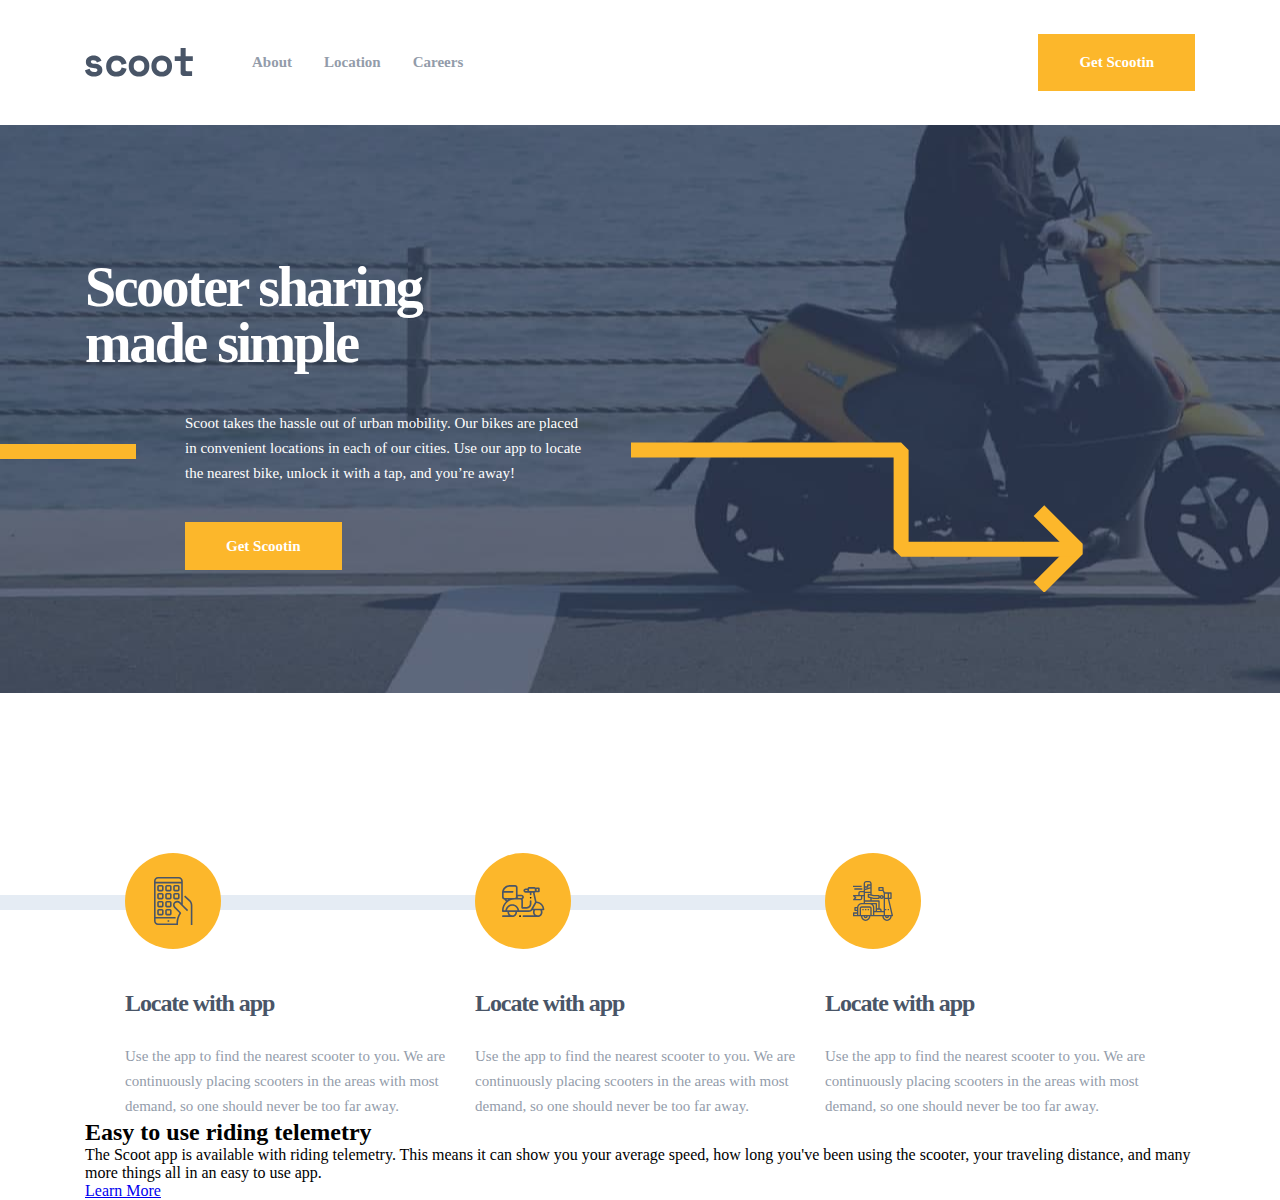
==== index.html @ 35fc76bc "add hero header qismi qoshildi" ====
<!DOCTYPE html>
<html lang="en">

<head>
  <meta charset="UTF-8">
  <meta http-equiv="X-UA-Compatible" content="IE=edge">
  <meta name="viewport" content="width=device-width, initial-scale=1.0">
  <title>scoot</title>
  <link rel="stylesheet" href="./css/styles.css">
</head>

<body>
  <header class="header">
    <div class="container">
      <div class="site-header">
        <div class="site-header__left">
          <img class="site-header-img" src="./img/site-header-logo.svg" alt="">

          <ul class="nav__icon">
            <li class="nav__item"><a class="nav__link about" href="#">About</a></li>
            <li class="nav__item"><a class="nav__link" href="#">Location</a></li>
            <li class="nav__item"><a class="nav__link careers" href="#">Careers</a></li>
          </ul>
        </div>

        <a class="links" href="#">Get Scootin</a>
      </div>
    </div>

    <div class="hero">
      <div class="container">
        <div class="site-hero">
          <h1 class="hero__heading">Scooter sharing made simple</h1>

          <div class="hero-bottom">
            <p class="hero__text">Scoot takes the hassle out of urban mobility. Our bikes are placed in convenient
              locations in each of our cities. Use our app to locate the nearest bike, unlock it with a tap, and you’re
              away!</p>

            <a class="links" href="#">Get Scootin</a>
          </div>
        </div>
      </div>
    </div>
  </header>

  <main>
    <div class="site__main">
      <div class="container">
        <ul class="feature">

          <li class="feature__item">
            <h2 class="feature__heading">Locate with app</h2>
            <p class="feature__text">Use the app to find the nearest scooter to you. We are continuously placing
              scooters in the areas with most demand, so one should never be too far away. </p>
          </li>

          <li class="feature__item">
            <h2 class="feature__heading moto">Locate with app</h2>
            <p class="feature__text">Use the app to find the nearest scooter to you. We are continuously placing
              scooters in the areas with most demand, so one should never be too far away. </p>
          </li>

          <li class="feature__item">
            <h2 class="feature__heading near">Locate with app</h2>
            <p class="feature__text">Use the app to find the nearest scooter to you. We are continuously placing
              scooters in the areas with most demand, so one should never be too far away. </p>
          </li>
        </ul>
      </div>
    </div>

    <section class="box-1">
      <div class="container">
        <div class="">
          <h2 class="">Easy to use riding telemetry</h2>
          <p class="">The Scoot app is available with riding telemetry. This means it can show you your average speed, how long you've been using the scooter, your traveling distance, and many more things all in an easy to use app.</p>
          <a class="" href="#">Learn More</a>
        </div>
      </div>
    </section>
  </main>
</body>

</html>
---- css/styles.css ----
html {
  box-sizing: border-box;
}

*,
*::before,
*::after {
  box-sizing: inherit;
  margin: 0;
}

body{
  margin: 0;
  padding: 0;
  background-color: #fff;
}

.container{
  max-width: 1150px;
  padding-left: 20px;
  padding-right: 20px;
  margin-left: auto;
  margin-right: auto;
}

/* HEADER */

.site-header{
  display: flex;
  align-items: center;
  justify-content: space-between;  
  padding: 34px 0;
}

.site-header__left{
  display: flex;
  align-items: center;
}

.nav__icon{
  padding: 0;
  display: flex;
  align-items: center;
  list-style: none;
}

.about{
  margin-left: 59px;
}

.nav__link{
  font-weight: bold;
  font-size: 15px;
  line-height: 25px;
  color: #939CAA;
  text-decoration: none;
  margin-right: 32px;
  transition: color 0.5s ease;
}

.careers{
  margin-right: 0;
}

.nav__link:hover{
  color: #FCB72B;
}

.links{
  text-decoration: none;
  font-weight: bold;
  font-size: 15px;
  line-height: 25px;
  border: 2px solid  #FCB72B;
  padding: 14px 39px;
  text-align: center;
  background-color:  #FCB72B;
  color: #FFFFFF;
  white-space: nowrap;
  transition: all 0.5s ease;
}

.links:hover{
  background-color:  #fff;
  color:  #FCB72B;
  border: 2px solid  #FCB72B;
}

/* HERO */

.hero{
  background-image: url("../img/hero-img.jpg");
  background-size: cover;
  background-position: center;
  background-repeat: no-repeat;
}

.site-hero{
  padding: 134px 0;
  position: relative;
}


.hero__heading{
  margin: 0;
  padding: 0;
  width: 465px;
  font-weight: bold;
  font-size: 56px;
  line-height: 56px;
  letter-spacing: -2.5px;
  color: #FFFFFF;
}


.hero-bottom{
  margin-left: 100px;

}

.hero-bottom::before{
  position: absolute;
  content: '';
  width: 203px;
  height: 15px;
  background-image: url('../img/line.svg');
  left: calc(50% - 707px);
  top: 319px;
}

.hero-bottom::after{
  content: '';
  position: absolute;
  width: 452px;
  height: 150px;
  background-image: url("../img/arrow.svg");
  background-repeat: no-repeat;
  left: calc(50% - 9px);
  top: 317px;
}

.hero__text{
  margin: 0;
  padding: 0;
  margin-top: 40px;
  width: 405px;
  font-weight: normal;
  font-size: 15px;
  line-height: 25px;
  color: #FFFFFF;
  margin-bottom: 48px;
}

/* FEATURE */

.site__main{
  position: relative;
  background-image: url("../img/intro-bgimg.png");
  background-repeat: no-repeat;
  background-position: calc(50% - 293px)42px;
}

.feature{
  margin-top: 160px;
  display: flex;
}

.feature__item{
  list-style: none;
}

.feature__heading::before{
  content: '';
  width: 96px;
  height: 96px;
  display: block;
  background-image: url('../img/mobile.svg');
  margin-bottom: 40px;
}

.feature__heading{
  font-weight: bold;
  font-size: 24px;
  line-height: 28px;
  letter-spacing: -1.07143px;
  color: #495567;
}

.feature__text{
  width: 350px;
  font-weight: normal;
  font-size: 15px;
  line-height: 25px;
  margin-top: 27px;
  color: #939CAA;
}

.moto::before{
  background-image: url('../img/moto.svg');
}

.near::before{
  background-image: url('../img/trasc.svg');
}
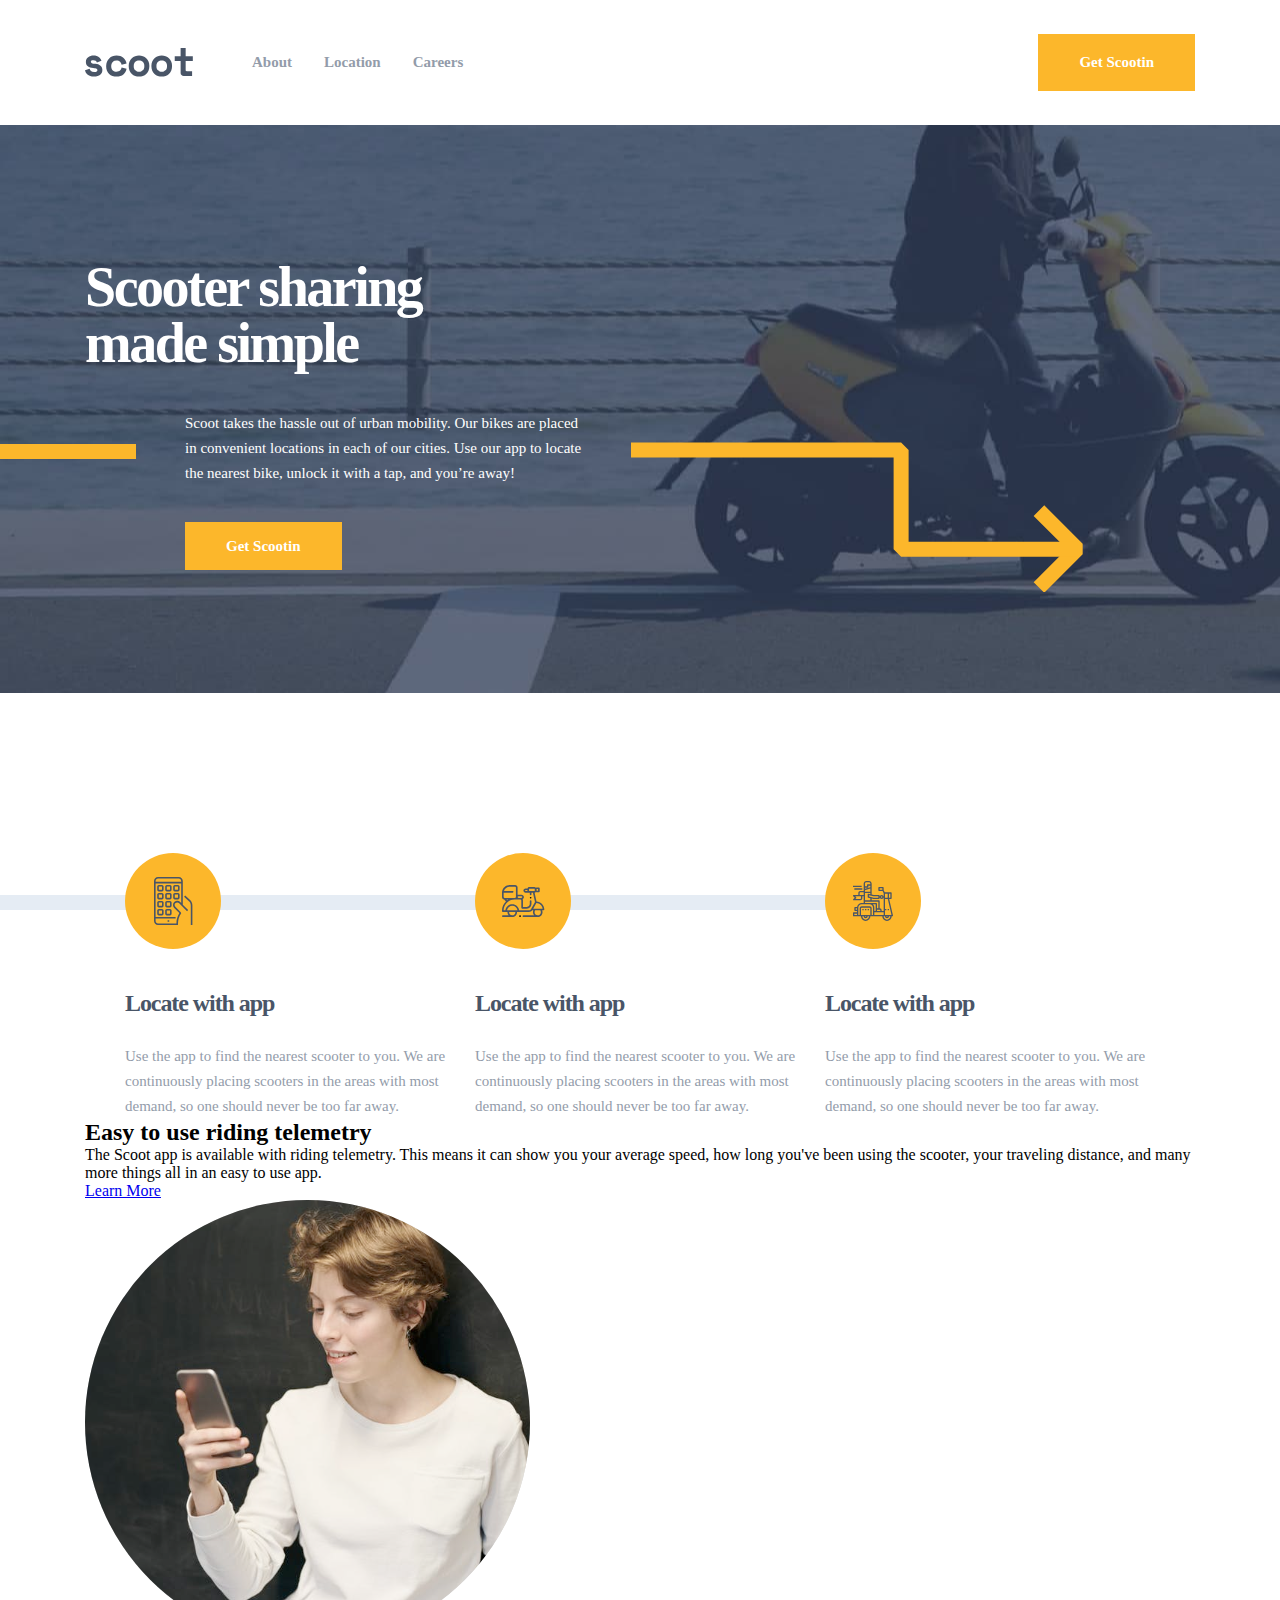
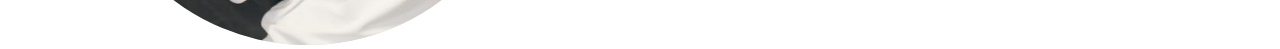
==== commit a49e9cad: "add bax qoshildi xatolar bor" ====
--- a/index.html
+++ b/index.html
@@ -70,12 +70,22 @@
       </div>
     </div>
 
+    <!-- BOX-1 -->
+
     <section class="box-1">
       <div class="container">
-        <div class="">
-          <h2 class="">Easy to use riding telemetry</h2>
-          <p class="">The Scoot app is available with riding telemetry. This means it can show you your average speed, how long you've been using the scooter, your traveling distance, and many more things all in an easy to use app.</p>
-          <a class="" href="#">Learn More</a>
+        <div class="box__first">
+          <div class="easy">
+            <h2 class="easy__heading">Easy to use riding telemetry</h2>
+            <p class="easy__text">The Scoot app is available with riding telemetry. This means it can show you your average speed, how long you've been using the scooter, your traveling distance, and many more things all in an easy to use app.</p>
+            <a class="easy__link" href="#">Learn More</a>
+          </div>
+  
+          <div class="easy__bottom">
+            <a class="easy--bottom__link" href="#">
+              <img class="easy--bottom__img" src="./img/children.svg" alt="" width="445" height="445">
+            </a>
+          </div>
         </div>
       </div>
     </section>
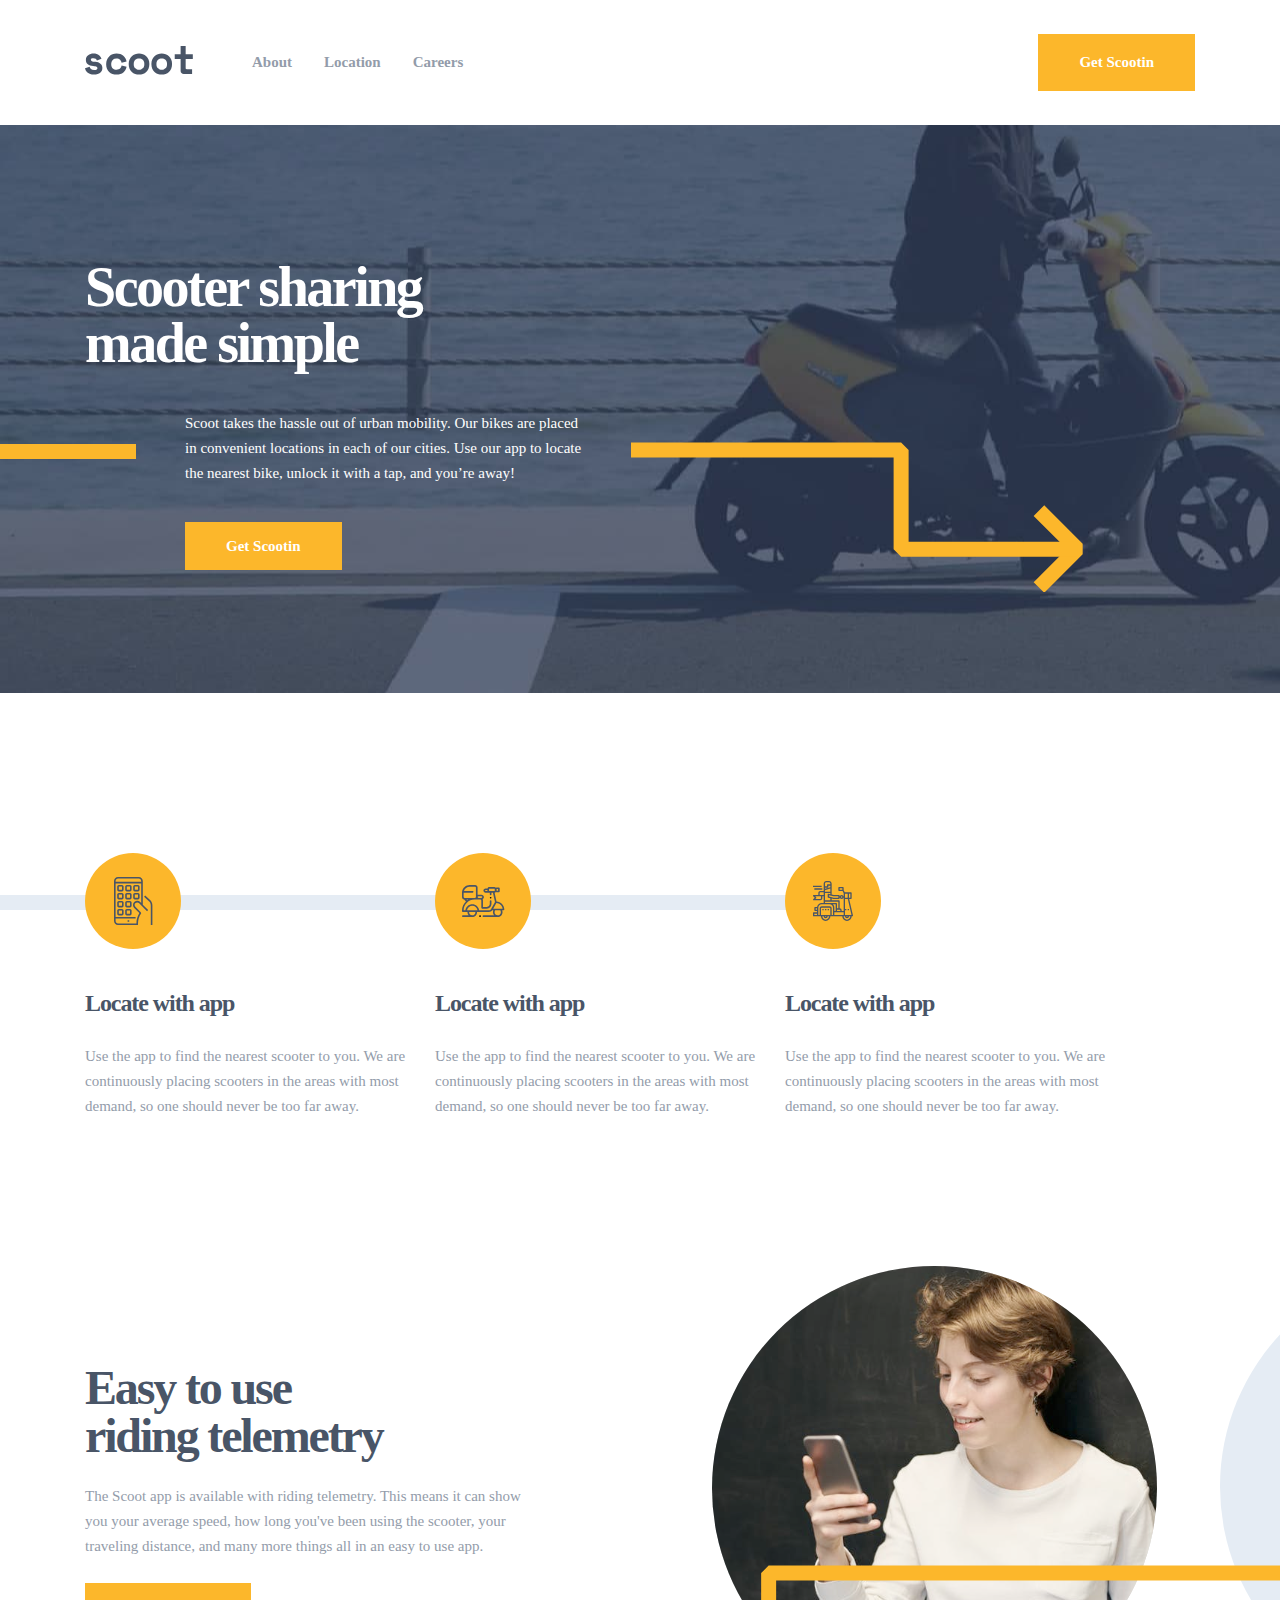
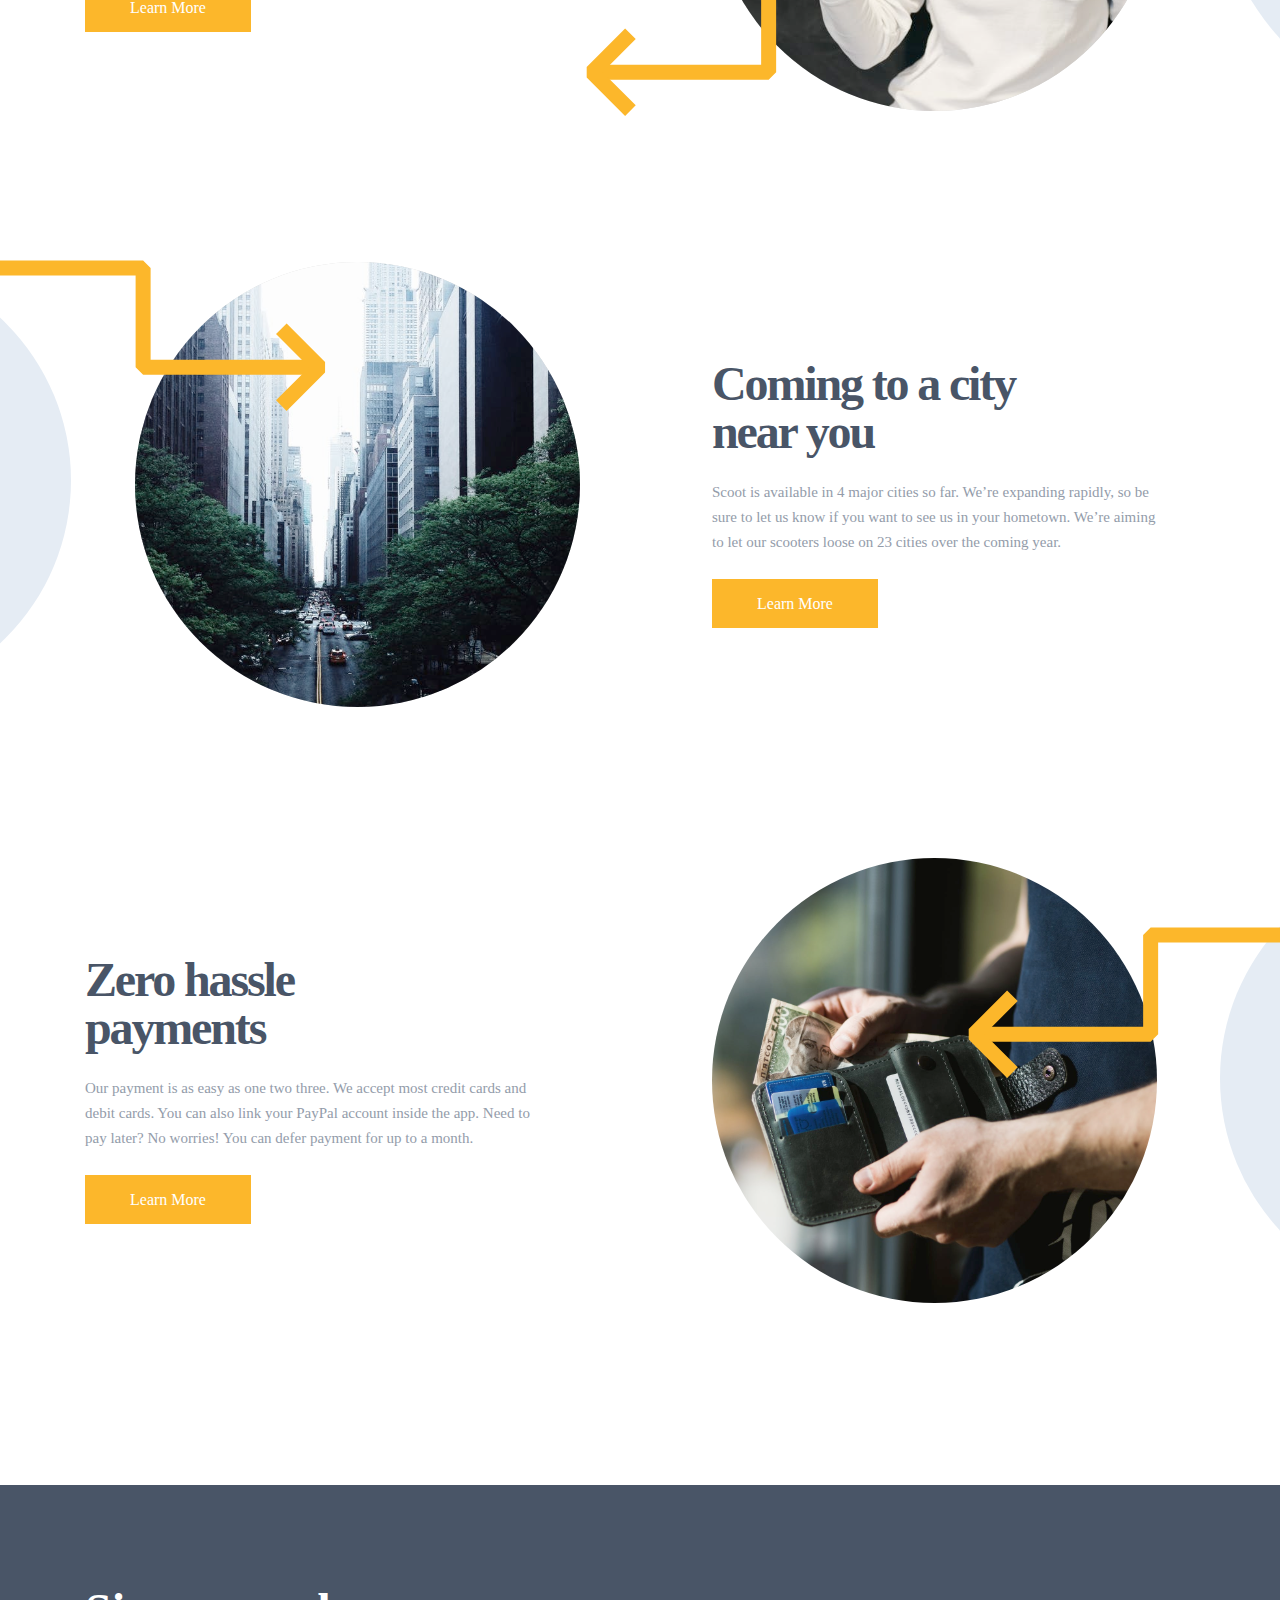
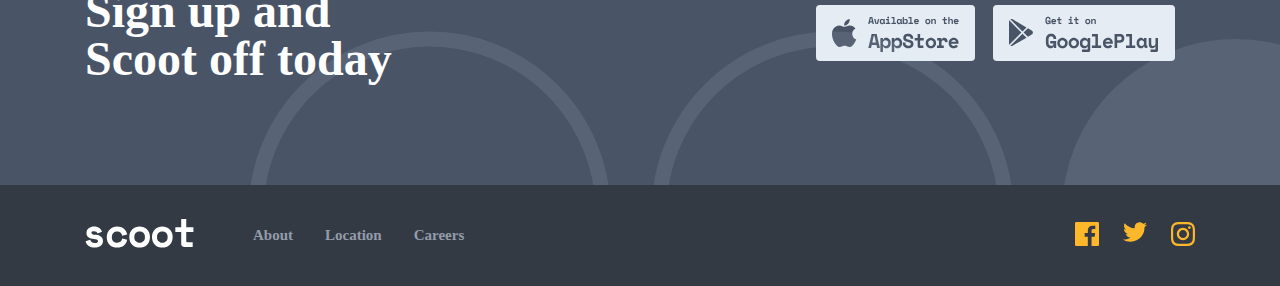
==== commit 08766484: "add hammasi togirlandi" ====
--- a/index.html
+++ b/index.html
@@ -14,12 +14,14 @@
     <div class="container">
       <div class="site-header">
         <div class="site-header__left">
-          <img class="site-header-img" src="./img/site-header-logo.svg" alt="">
+          <a href="#">
+            <img class="site-header-img" src="./img/site-header-logo.svg" alt="">
+          </a>
 
           <ul class="nav__icon">
-            <li class="nav__item"><a class="nav__link about" href="#">About</a></li>
-            <li class="nav__item"><a class="nav__link" href="#">Location</a></li>
-            <li class="nav__item"><a class="nav__link careers" href="#">Careers</a></li>
+            <li class="nav__item"><a class="nav__link about" target="_blank" href="#">About</a></li>
+            <li class="nav__item"><a class="nav__link"  target="_blank"href="#">Location</a></li>
+            <li class="nav__item"><a class="nav__link careers"  target="_blank"href="#">Careers</a></li>
           </ul>
         </div>
 
@@ -44,7 +46,7 @@
     </div>
   </header>
 
-  <main>
+  <main class="main">
     <div class="site__main">
       <div class="container">
         <ul class="feature">
@@ -77,10 +79,12 @@
         <div class="box__first">
           <div class="easy">
             <h2 class="easy__heading">Easy to use riding telemetry</h2>
-            <p class="easy__text">The Scoot app is available with riding telemetry. This means it can show you your average speed, how long you've been using the scooter, your traveling distance, and many more things all in an easy to use app.</p>
-            <a class="easy__link" href="#">Learn More</a>
-          </div>
-  
+            <p class="easy__text">The Scoot app is available with riding telemetry. This means it can show you your
+              average speed, how long you've been using the scooter, your traveling distance, and many more things all
+              in an easy to use app.</p>
+            <a class="learn__more" href="#">Learn More</a>
+          </div>
+
           <div class="easy__bottom">
             <a class="easy--bottom__link" href="#">
               <img class="easy--bottom__img" src="./img/children.svg" alt="" width="445" height="445">
@@ -89,7 +93,116 @@
         </div>
       </div>
     </section>
+
+    <section class="box-1">
+      <div class="container">
+        <div class="box__first">
+
+          <div class="easy__bottom city">
+            <a class="easy--bottom__link city__link" href="#">
+              <img class="easy--bottom__img city__img" src="./img/city.svg" alt="" width="445" height="445">
+            </a>
+          </div>
+
+          <div class="easy">
+            <h2 class="easy__heading">Coming to a city near you</h2>
+            <p class="easy__text">Scoot is available in 4 major cities so far. We’re expanding rapidly, so be sure to
+              let us know if you want to see us in your hometown. We’re aiming to let our scooters loose on 23 cities
+              over the coming year.</p>
+            <a class="learn__more" href="#">Learn More</a>
+          </div>
+
+        </div>
+      </div>
+    </section>
+
+    <section class="box-1 many__1">
+      <div class="container">
+        <div class="box__first">
+          <div class="easy">
+            <h2 class="easy__heading">Zero hassle payments</h2>
+            <p class="easy__text">Our payment is as easy as one two three. We accept most credit cards and debit cards.
+              You can also link your PayPal account inside the app. Need to pay later? No worries! You can defer payment
+              for up to a month.</p>
+            <a class="learn__more" href="#">Learn More</a>
+          </div>
+
+          <div class="easy__bottom many">
+            <a class="easy--bottom__link many__link" href="#">
+              <img class="easy--bottom__img many__img" src="./img/many.svg" alt="" width="445" height="445">
+            </a>
+          </div>
+        </div>
+      </div>
+    </section>
+
+    <div class="sing__in">
+      <div class="container">
+        <div class="sing__item">
+          <h2 class="sing__heading">Sign up and Scoot off today</h2>
+
+          <ul class="app-story__icon">
+            <li class="app-story__item">
+              <a class="app-story__link" href="#">
+                <img class="app-story__img" src="./img/last-section-appstore-img.svg" alt="" width="159" height="56">
+              </a>
+            </li>
+
+            <li class="app-story__item2">
+              <a class="app-story__link" href="#">
+                <img class="app-story__img2" src="./img/last-section-goggle-play-img.svg" alt="" width="182"
+                  height="56">
+              </a>
+            </li>
+          </ul>
+        </div>
+      </div>
+    </div>
   </main>
+
+  <footer class="footer">
+    <div class="container">
+      <div class="site-header">
+        <div class="site-header__left">
+          <a href="#">
+            <img class="site-header-img" src="./img/site-footer-logo.svg" alt="">
+          </a>
+  
+          <ul class="nav__icon">
+            <li class="nav__item"><a class="nav__link about" target="_blank" href="#">About</a></li>
+            <li class="nav__item"><a class="nav__link" target="_blank" href="#">Location</a></li>
+            <li class="nav__item"><a class="nav__link careers" target="_blank" href="#">Careers</a></li>
+          </ul>
+        </div>
+
+        <ul class="footer__icon">
+          <li class="footer__item facebook">
+            <a class="footer__link" target="_blank" href="#">
+              <svg class="footer__img" width="24" height="24" viewBox="0 0 24 24" fill="none" xmlns="http://www.w3.org/2000/svg">
+                <path d="M22.675 0H1.325C0.593 0 0 0.593 0 1.325V22.676C0 23.407 0.593 24 1.325 24H12.82V14.706H9.692V11.084H12.82V8.413C12.82 5.313 14.713 3.625 17.479 3.625C18.804 3.625 19.942 3.724 20.274 3.768V7.008L18.356 7.009C16.852 7.009 16.561 7.724 16.561 8.772V11.085H20.148L19.681 14.707H16.561V24H22.677C23.407 24 24 23.407 24 22.675V1.325C24 0.593 23.407 0 22.675 0Z"/>
+                </svg>
+            </a>
+          </li>
+
+          <li class="footer__item twitter">
+            <a class="footer__link" target="_blank" href="#">
+              <svg class="footer__img" width="24" height="20" viewBox="0 0 24 20" fill="none" xmlns="http://www.w3.org/2000/svg">
+                <path d="M24 2.557C23.117 2.949 22.168 3.213 21.172 3.332C22.189 2.723 22.97 1.758 23.337 0.608001C22.386 1.172 21.332 1.582 20.21 1.803C19.313 0.846001 18.032 0.248001 16.616 0.248001C13.437 0.248001 11.101 3.214 11.819 6.293C7.728 6.088 4.1 4.128 1.671 1.149C0.381 3.362 1.002 6.257 3.194 7.723C2.388 7.697 1.628 7.476 0.965 7.107C0.911 9.388 2.546 11.522 4.914 11.997C4.221 12.185 3.462 12.229 2.69 12.081C3.316 14.037 5.134 15.46 7.29 15.5C5.22 17.123 2.612 17.848 0 17.54C2.179 18.937 4.768 19.752 7.548 19.752C16.69 19.752 21.855 12.031 21.543 5.106C22.505 4.411 23.34 3.544 24 2.557Z"/>
+                </svg>                
+            </a>
+          </li>
+
+          <li class="footer__item instagram">
+            <a class="footer__link" target="_blank" href="#">
+              <svg class="footer__img" width="24" height="24" viewBox="0 0 24 24" fill="none" xmlns="http://www.w3.org/2000/svg">
+                <path fill-rule="evenodd" clip-rule="evenodd" d="M12 0C8.741 0 8.333 0.014 7.053 0.072C2.695 0.272 0.273 2.69 0.073 7.052C0.014 8.333 0 8.741 0 12C0 15.259 0.014 15.668 0.072 16.948C0.272 21.306 2.69 23.728 7.052 23.928C8.333 23.986 8.741 24 12 24C15.259 24 15.668 23.986 16.948 23.928C21.302 23.728 23.73 21.31 23.927 16.948C23.986 15.668 24 15.259 24 12C24 8.741 23.986 8.333 23.928 7.053C23.732 2.699 21.311 0.273 16.949 0.073C15.668 0.014 15.259 0 12 0ZM12 2.163C15.204 2.163 15.584 2.175 16.85 2.233C20.102 2.381 21.621 3.924 21.769 7.152C21.827 8.417 21.838 8.797 21.838 12.001C21.838 15.206 21.826 15.585 21.769 16.85C21.62 20.075 20.105 21.621 16.85 21.769C15.584 21.827 15.206 21.839 12 21.839C8.796 21.839 8.416 21.827 7.151 21.769C3.891 21.62 2.38 20.07 2.232 16.849C2.174 15.584 2.162 15.205 2.162 12C2.162 8.796 2.175 8.417 2.232 7.151C2.381 3.924 3.896 2.38 7.151 2.232C8.417 2.175 8.796 2.163 12 2.163ZM5.838 12C5.838 8.597 8.597 5.838 12 5.838C15.403 5.838 18.162 8.597 18.162 12C18.162 15.404 15.403 18.163 12 18.163C8.597 18.163 5.838 15.403 5.838 12ZM12 16C9.791 16 8 14.21 8 12C8 9.791 9.791 8 12 8C14.209 8 16 9.791 16 12C16 14.21 14.209 16 12 16ZM16.965 5.595C16.965 4.8 17.61 4.155 18.406 4.155C19.201 4.155 19.845 4.8 19.845 5.595C19.845 6.39 19.201 7.035 18.406 7.035C17.61 7.035 16.965 6.39 16.965 5.595Z"/>
+                </svg>                              
+            </a>
+          </li>
+        </ul>
+      </div>
+    </div>
+  </footer>
 </body>
 
 </html>--- a/css/styles.css
+++ b/css/styles.css
@@ -9,13 +9,13 @@
   margin: 0;
 }
 
-body{
+body {
   margin: 0;
   padding: 0;
   background-color: #fff;
 }
 
-.container{
+.container {
   max-width: 1150px;
   padding-left: 20px;
   padding-right: 20px;
@@ -25,30 +25,30 @@
 
 /* HEADER */
 
-.site-header{
+.site-header {
   display: flex;
   align-items: center;
-  justify-content: space-between;  
+  justify-content: space-between;
   padding: 34px 0;
 }
 
-.site-header__left{
+.site-header__left {
   display: flex;
   align-items: center;
 }
 
-.nav__icon{
+.nav__icon {
   padding: 0;
   display: flex;
   align-items: center;
   list-style: none;
 }
 
-.about{
+.about {
   margin-left: 59px;
 }
 
-.nav__link{
+.nav__link {
   font-weight: bold;
   font-size: 15px;
   line-height: 25px;
@@ -58,50 +58,50 @@
   transition: color 0.5s ease;
 }
 
-.careers{
+.careers {
   margin-right: 0;
 }
 
-.nav__link:hover{
+.nav__link:hover {
   color: #FCB72B;
 }
 
-.links{
+.links {
   text-decoration: none;
   font-weight: bold;
   font-size: 15px;
   line-height: 25px;
-  border: 2px solid  #FCB72B;
+  border: 2px solid #FCB72B;
   padding: 14px 39px;
   text-align: center;
-  background-color:  #FCB72B;
+  background-color: #FCB72B;
   color: #FFFFFF;
   white-space: nowrap;
   transition: all 0.5s ease;
 }
 
-.links:hover{
-  background-color:  #fff;
-  color:  #FCB72B;
-  border: 2px solid  #FCB72B;
+.links:hover {
+  background-color: #fff;
+  color: #FCB72B;
+  border: 2px solid #FCB72B;
 }
 
 /* HERO */
 
-.hero{
+.hero {
   background-image: url("../img/hero-img.jpg");
   background-size: cover;
   background-position: center;
   background-repeat: no-repeat;
 }
 
-.site-hero{
+.site-hero {
   padding: 134px 0;
   position: relative;
 }
 
 
-.hero__heading{
+.hero__heading {
   margin: 0;
   padding: 0;
   width: 465px;
@@ -113,12 +113,12 @@
 }
 
 
-.hero-bottom{
+.hero-bottom {
   margin-left: 100px;
 
 }
 
-.hero-bottom::before{
+.hero-bottom::before {
   position: absolute;
   content: '';
   width: 203px;
@@ -128,7 +128,7 @@
   top: 319px;
 }
 
-.hero-bottom::after{
+.hero-bottom::after {
   content: '';
   position: absolute;
   width: 452px;
@@ -139,7 +139,7 @@
   top: 317px;
 }
 
-.hero__text{
+.hero__text {
   margin: 0;
   padding: 0;
   margin-top: 40px;
@@ -153,23 +153,28 @@
 
 /* FEATURE */
 
-.site__main{
+.main {
+  overflow: hidden;
+}
+
+.site__main {
   position: relative;
   background-image: url("../img/intro-bgimg.png");
   background-repeat: no-repeat;
   background-position: calc(50% - 293px)42px;
 }
 
-.feature{
+.feature {
   margin-top: 160px;
   display: flex;
-}
-
-.feature__item{
+  padding: 0;
+}
+
+.feature__item {
   list-style: none;
 }
 
-.feature__heading::before{
+.feature__heading::before {
   content: '';
   width: 96px;
   height: 96px;
@@ -178,7 +183,7 @@
   margin-bottom: 40px;
 }
 
-.feature__heading{
+.feature__heading {
   font-weight: bold;
   font-size: 24px;
   line-height: 28px;
@@ -186,7 +191,7 @@
   color: #495567;
 }
 
-.feature__text{
+.feature__text {
   width: 350px;
   font-weight: normal;
   font-size: 15px;
@@ -195,10 +200,218 @@
   color: #939CAA;
 }
 
-.moto::before{
+.moto::before {
   background-image: url('../img/moto.svg');
 }
 
-.near::before{
+.near::before {
   background-image: url('../img/trasc.svg');
+}
+
+/* BOX-1 */
+
+
+.box__first {
+  display: flex;
+  align-items: center;
+}
+
+.easy__heading {
+  font-weight: bold;
+  font-size: 48px;
+  line-height: 48px;
+  letter-spacing: -2.14286px;
+  width: 318px;
+  color: #495567;
+  margin-top: 147px;
+}
+
+.easy__text {
+  font-weight: normal;
+  font-size: 15px;
+  line-height: 25px;
+  width: 445px;
+  color: #939CAA;
+  margin-top: 24px;
+  margin-bottom: 40px;
+}
+
+.easy__link {
+  background-color: #FCB72B;
+  color: #fff;
+  text-decoration: none;
+  padding: 14px 43px; 
+}
+
+.learn__more{
+  background-color: #FCB72B;
+  color: #fff;
+  text-decoration: none;
+  border:2px solid #FCB72B;
+  padding: 14px 43px; 
+  transition: all 0.5s ease;
+}
+
+.learn__more:hover{
+  background-color: #ffffff;
+  color: #FCB72B;
+  border: 2px solid #FCB72B;
+}
+
+.easy--bottom__img {
+  margin-top: 147px;
+}
+
+.easy__bottom {
+  position: relative;
+  margin-left: 182px;
+}
+
+.easy__bottom::before {
+  content: '';
+  position: absolute;
+  width: 445px;
+  height: 445px;
+  background-image: url("../img/bg-grey.svg");
+  background-repeat: no-repeat;
+  left: calc(50% + 285px);
+  top: 145px;
+}
+
+.easy__bottom::after {
+  content: '';
+  position: absolute;
+  width: 742px;
+  height: 445px;
+  background-image: url('../img/bg-left-big.svg');
+  background-repeat: no-repeat;
+  left: calc(50% - 349px);
+  top: 446px;
+}
+
+.city {
+  left: calc(50% - 687px);
+}
+
+.city::before {
+  content: '';
+  position: absolute;
+  width: 445px;
+  height: 445px;
+  background-image: url("../img/bg-grey.svg");
+  background-repeat: no-repeat;
+  left: calc(50% - 732px);
+  top: 143px;
+}
+
+.city::after {
+  content: '';
+  position: absolute;
+  width: 742px;
+  height: 445px;
+  background-image: url('../img/bg-right.svg');
+  background-repeat: no-repeat;
+  left: calc(50% - 773px);
+  top: 145px;
+
+}
+
+.many::after {
+  content: '';
+  position: absolute;
+  width: 742px;
+  height: 445px;
+  background-image: url('../img/bg-left-big.svg');
+  background-repeat: no-repeat;
+  left: calc(50% - -33px);
+  top: 216px;
+}
+
+.many__1 {
+  margin-bottom: 178px;
+}
+
+.many__img {
+  border-radius: 50%;
+}
+
+/* SING__IN */
+
+.sing__in {
+  background-color: #495567;
+  position: relative;
+}
+
+.sing__in::before {
+  content: '';
+  position: absolute;
+  width: 1161px;
+  height: 347px;
+  background-repeat: no-repeat;
+  background-image: url('../img/last-section-bgimg.svg');
+  left: calc(50% - 392px);
+  top: 146px;
+}
+
+.sing__item {
+  padding: 102px 0;
+  display: flex;
+  align-items: center;
+  justify-content: space-between;
+}
+
+.sing__heading {
+  width: 323px;
+  font-weight: bold;
+  font-size: 48px;
+  line-height: 48px;
+  color: #ffffff;
+}
+
+.app-story__icon {
+  padding: 0;
+  display: flex;
+}
+
+.app-story__item {
+  list-style: none;
+}
+
+.app-story__item2 {
+  list-style: none;
+  margin-left: 18px;
+}
+
+.app-story__img2 {
+  margin-right: 20px;
+}
+
+/* FOOTER */
+
+.footer{
+  background-color: #333A44;
+}
+
+.footer__icon{
+  display: flex;
+  margin: 0;
+  padding: 0;
+}
+
+.facebook{
+  margin-left: 0;
+}
+
+.footer__item{
+  list-style: none;
+  margin-left: 24px;
+}
+
+.footer__img{
+  fill: #FCB72B;
+  transition: color 0.5s ease;
+}
+
+.footer__img:hover{
+  fill: #fff;
 }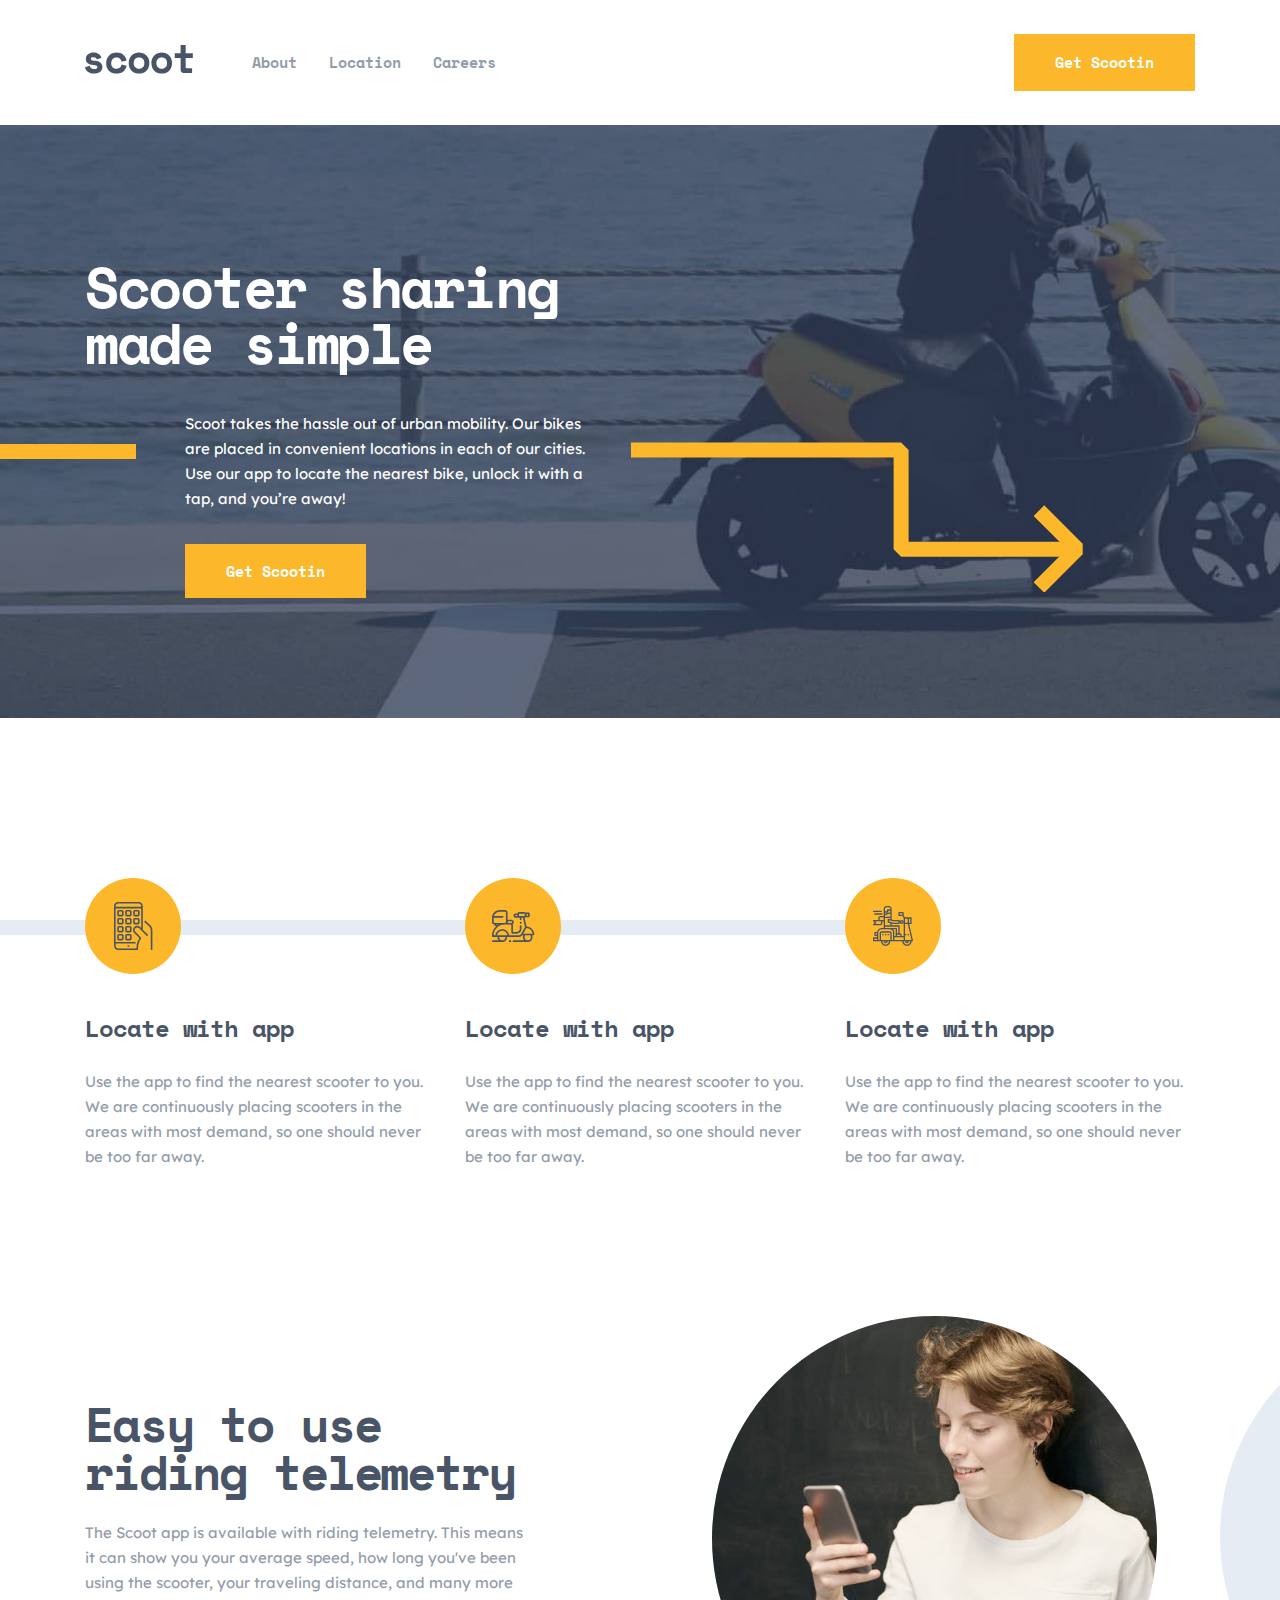
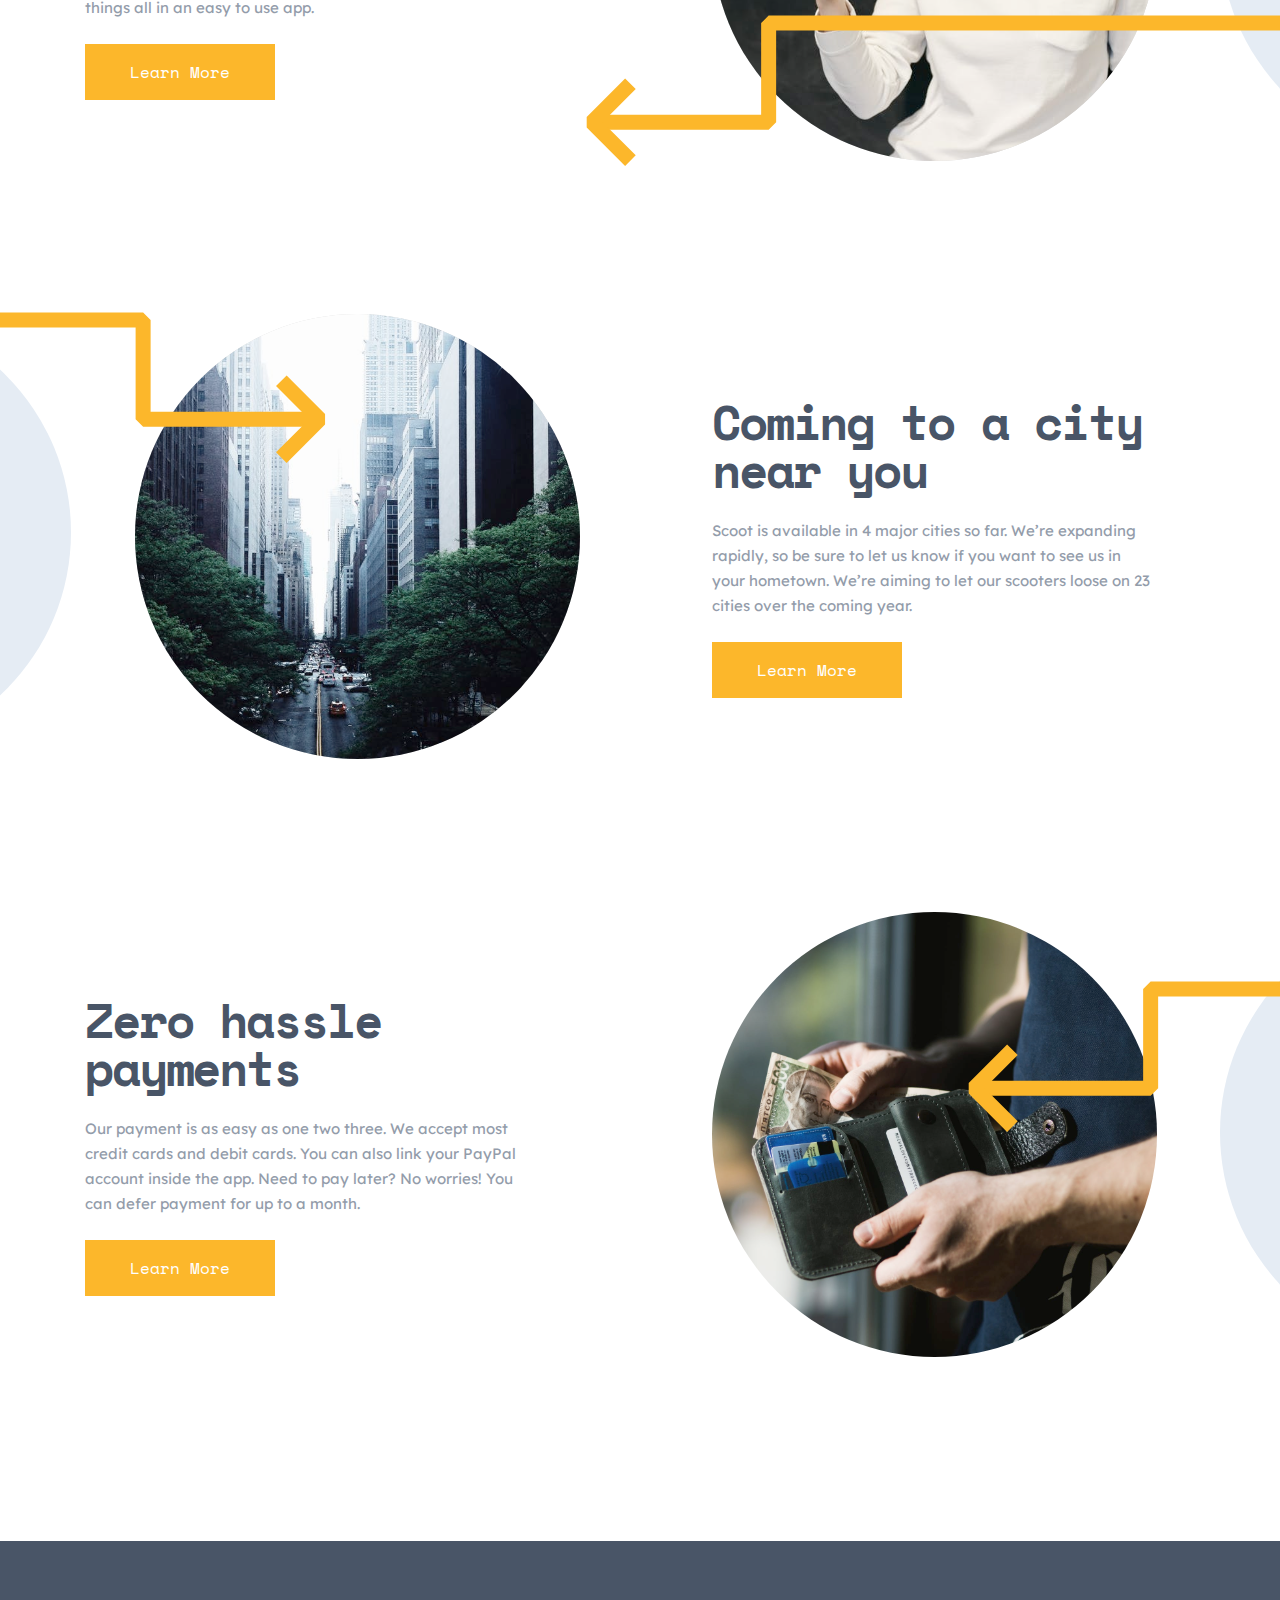
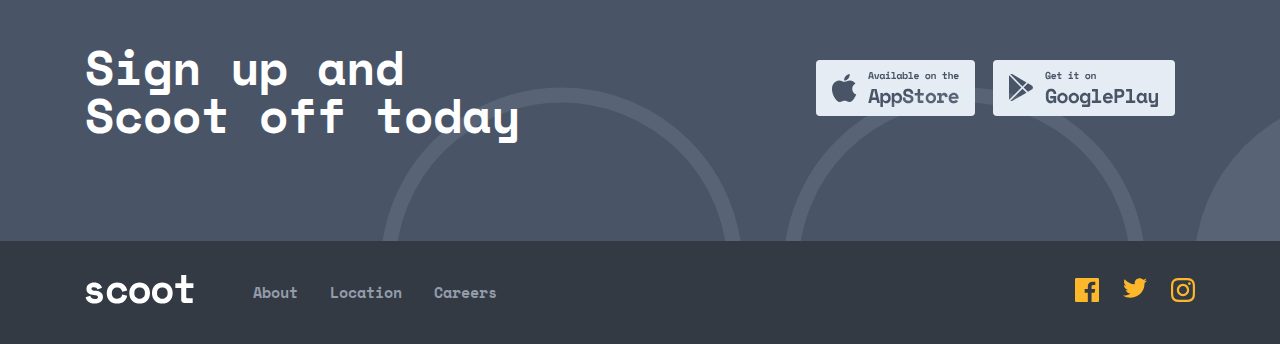
==== commit 8931944e: "home qismi tohirlandi" ====
--- a/index.html
+++ b/index.html
@@ -7,6 +7,8 @@
   <meta name="viewport" content="width=device-width, initial-scale=1.0">
   <title>scoot</title>
   <link rel="stylesheet" href="./css/styles.css">
+  <link rel="preconnect" href="https://fonts.gstatic.com">
+  <link href="https://fonts.googleapis.com/css2?family=Lexend+Deca&family=Space+Mono:wght@400;700&display=swap" rel="stylesheet">
 </head>
 
 <body>
@@ -19,9 +21,9 @@
           </a>
 
           <ul class="nav__icon">
-            <li class="nav__item"><a class="nav__link about" target="_blank" href="#">About</a></li>
-            <li class="nav__item"><a class="nav__link"  target="_blank"href="#">Location</a></li>
-            <li class="nav__item"><a class="nav__link careers"  target="_blank"href="#">Careers</a></li>
+            <li class="nav__item"><a class="nav__link about" target="_blank" href="./about.html">About</a></li>
+            <li class="nav__item"><a class="nav__link" target="_blank" href="./location.html">Location</a></li>
+            <li class="nav__item"><a class="nav__link careers" target="_blank" href="./careers.html">Careers</a></li>
           </ul>
         </div>
 
@@ -167,9 +169,9 @@
           <a href="#">
             <img class="site-header-img" src="./img/site-footer-logo.svg" alt="">
           </a>
-  
+
           <ul class="nav__icon">
-            <li class="nav__item"><a class="nav__link about" target="_blank" href="#">About</a></li>
+            <li class="nav__item"><a class="nav__link about" target="_blank" href="./about.html">About</a></li>
             <li class="nav__item"><a class="nav__link" target="_blank" href="#">Location</a></li>
             <li class="nav__item"><a class="nav__link careers" target="_blank" href="#">Careers</a></li>
           </ul>
@@ -178,25 +180,31 @@
         <ul class="footer__icon">
           <li class="footer__item facebook">
             <a class="footer__link" target="_blank" href="#">
-              <svg class="footer__img" width="24" height="24" viewBox="0 0 24 24" fill="none" xmlns="http://www.w3.org/2000/svg">
-                <path d="M22.675 0H1.325C0.593 0 0 0.593 0 1.325V22.676C0 23.407 0.593 24 1.325 24H12.82V14.706H9.692V11.084H12.82V8.413C12.82 5.313 14.713 3.625 17.479 3.625C18.804 3.625 19.942 3.724 20.274 3.768V7.008L18.356 7.009C16.852 7.009 16.561 7.724 16.561 8.772V11.085H20.148L19.681 14.707H16.561V24H22.677C23.407 24 24 23.407 24 22.675V1.325C24 0.593 23.407 0 22.675 0Z"/>
-                </svg>
+              <svg class="footer__img" width="24" height="24" viewBox="0 0 24 24" fill="none"
+                xmlns="http://www.w3.org/2000/svg">
+                <path
+                  d="M22.675 0H1.325C0.593 0 0 0.593 0 1.325V22.676C0 23.407 0.593 24 1.325 24H12.82V14.706H9.692V11.084H12.82V8.413C12.82 5.313 14.713 3.625 17.479 3.625C18.804 3.625 19.942 3.724 20.274 3.768V7.008L18.356 7.009C16.852 7.009 16.561 7.724 16.561 8.772V11.085H20.148L19.681 14.707H16.561V24H22.677C23.407 24 24 23.407 24 22.675V1.325C24 0.593 23.407 0 22.675 0Z" />
+              </svg>
             </a>
           </li>
 
           <li class="footer__item twitter">
             <a class="footer__link" target="_blank" href="#">
-              <svg class="footer__img" width="24" height="20" viewBox="0 0 24 20" fill="none" xmlns="http://www.w3.org/2000/svg">
-                <path d="M24 2.557C23.117 2.949 22.168 3.213 21.172 3.332C22.189 2.723 22.97 1.758 23.337 0.608001C22.386 1.172 21.332 1.582 20.21 1.803C19.313 0.846001 18.032 0.248001 16.616 0.248001C13.437 0.248001 11.101 3.214 11.819 6.293C7.728 6.088 4.1 4.128 1.671 1.149C0.381 3.362 1.002 6.257 3.194 7.723C2.388 7.697 1.628 7.476 0.965 7.107C0.911 9.388 2.546 11.522 4.914 11.997C4.221 12.185 3.462 12.229 2.69 12.081C3.316 14.037 5.134 15.46 7.29 15.5C5.22 17.123 2.612 17.848 0 17.54C2.179 18.937 4.768 19.752 7.548 19.752C16.69 19.752 21.855 12.031 21.543 5.106C22.505 4.411 23.34 3.544 24 2.557Z"/>
-                </svg>                
+              <svg class="footer__img" width="24" height="20" viewBox="0 0 24 20" fill="none"
+                xmlns="http://www.w3.org/2000/svg">
+                <path
+                  d="M24 2.557C23.117 2.949 22.168 3.213 21.172 3.332C22.189 2.723 22.97 1.758 23.337 0.608001C22.386 1.172 21.332 1.582 20.21 1.803C19.313 0.846001 18.032 0.248001 16.616 0.248001C13.437 0.248001 11.101 3.214 11.819 6.293C7.728 6.088 4.1 4.128 1.671 1.149C0.381 3.362 1.002 6.257 3.194 7.723C2.388 7.697 1.628 7.476 0.965 7.107C0.911 9.388 2.546 11.522 4.914 11.997C4.221 12.185 3.462 12.229 2.69 12.081C3.316 14.037 5.134 15.46 7.29 15.5C5.22 17.123 2.612 17.848 0 17.54C2.179 18.937 4.768 19.752 7.548 19.752C16.69 19.752 21.855 12.031 21.543 5.106C22.505 4.411 23.34 3.544 24 2.557Z" />
+              </svg>
             </a>
           </li>
 
           <li class="footer__item instagram">
             <a class="footer__link" target="_blank" href="#">
-              <svg class="footer__img" width="24" height="24" viewBox="0 0 24 24" fill="none" xmlns="http://www.w3.org/2000/svg">
-                <path fill-rule="evenodd" clip-rule="evenodd" d="M12 0C8.741 0 8.333 0.014 7.053 0.072C2.695 0.272 0.273 2.69 0.073 7.052C0.014 8.333 0 8.741 0 12C0 15.259 0.014 15.668 0.072 16.948C0.272 21.306 2.69 23.728 7.052 23.928C8.333 23.986 8.741 24 12 24C15.259 24 15.668 23.986 16.948 23.928C21.302 23.728 23.73 21.31 23.927 16.948C23.986 15.668 24 15.259 24 12C24 8.741 23.986 8.333 23.928 7.053C23.732 2.699 21.311 0.273 16.949 0.073C15.668 0.014 15.259 0 12 0ZM12 2.163C15.204 2.163 15.584 2.175 16.85 2.233C20.102 2.381 21.621 3.924 21.769 7.152C21.827 8.417 21.838 8.797 21.838 12.001C21.838 15.206 21.826 15.585 21.769 16.85C21.62 20.075 20.105 21.621 16.85 21.769C15.584 21.827 15.206 21.839 12 21.839C8.796 21.839 8.416 21.827 7.151 21.769C3.891 21.62 2.38 20.07 2.232 16.849C2.174 15.584 2.162 15.205 2.162 12C2.162 8.796 2.175 8.417 2.232 7.151C2.381 3.924 3.896 2.38 7.151 2.232C8.417 2.175 8.796 2.163 12 2.163ZM5.838 12C5.838 8.597 8.597 5.838 12 5.838C15.403 5.838 18.162 8.597 18.162 12C18.162 15.404 15.403 18.163 12 18.163C8.597 18.163 5.838 15.403 5.838 12ZM12 16C9.791 16 8 14.21 8 12C8 9.791 9.791 8 12 8C14.209 8 16 9.791 16 12C16 14.21 14.209 16 12 16ZM16.965 5.595C16.965 4.8 17.61 4.155 18.406 4.155C19.201 4.155 19.845 4.8 19.845 5.595C19.845 6.39 19.201 7.035 18.406 7.035C17.61 7.035 16.965 6.39 16.965 5.595Z"/>
-                </svg>                              
+              <svg class="footer__img" width="24" height="24" viewBox="0 0 24 24" fill="none"
+                xmlns="http://www.w3.org/2000/svg">
+                <path fill-rule="evenodd" clip-rule="evenodd"
+                  d="M12 0C8.741 0 8.333 0.014 7.053 0.072C2.695 0.272 0.273 2.69 0.073 7.052C0.014 8.333 0 8.741 0 12C0 15.259 0.014 15.668 0.072 16.948C0.272 21.306 2.69 23.728 7.052 23.928C8.333 23.986 8.741 24 12 24C15.259 24 15.668 23.986 16.948 23.928C21.302 23.728 23.73 21.31 23.927 16.948C23.986 15.668 24 15.259 24 12C24 8.741 23.986 8.333 23.928 7.053C23.732 2.699 21.311 0.273 16.949 0.073C15.668 0.014 15.259 0 12 0ZM12 2.163C15.204 2.163 15.584 2.175 16.85 2.233C20.102 2.381 21.621 3.924 21.769 7.152C21.827 8.417 21.838 8.797 21.838 12.001C21.838 15.206 21.826 15.585 21.769 16.85C21.62 20.075 20.105 21.621 16.85 21.769C15.584 21.827 15.206 21.839 12 21.839C8.796 21.839 8.416 21.827 7.151 21.769C3.891 21.62 2.38 20.07 2.232 16.849C2.174 15.584 2.162 15.205 2.162 12C2.162 8.796 2.175 8.417 2.232 7.151C2.381 3.924 3.896 2.38 7.151 2.232C8.417 2.175 8.796 2.163 12 2.163ZM5.838 12C5.838 8.597 8.597 5.838 12 5.838C15.403 5.838 18.162 8.597 18.162 12C18.162 15.404 15.403 18.163 12 18.163C8.597 18.163 5.838 15.403 5.838 12ZM12 16C9.791 16 8 14.21 8 12C8 9.791 9.791 8 12 8C14.209 8 16 9.791 16 12C16 14.21 14.209 16 12 16ZM16.965 5.595C16.965 4.8 17.61 4.155 18.406 4.155C19.201 4.155 19.845 4.8 19.845 5.595C19.845 6.39 19.201 7.035 18.406 7.035C17.61 7.035 16.965 6.39 16.965 5.595Z" />
+              </svg>
             </a>
           </li>
         </ul>
--- a/css/styles.css
+++ b/css/styles.css
@@ -13,6 +13,8 @@
   margin: 0;
   padding: 0;
   background-color: #fff;
+  font-family: 'Lexend Deca', sans-serif;
+  font-family: 'Space Mono', monospace;
 }
 
 .container {
@@ -49,6 +51,7 @@
 }
 
 .nav__link {
+  font-family: 'Space Mono', monospace;
   font-weight: bold;
   font-size: 15px;
   line-height: 25px;
@@ -67,6 +70,7 @@
 }
 
 .links {
+  font-family: 'Space Mono', monospace;
   text-decoration: none;
   font-weight: bold;
   font-size: 15px;
@@ -81,7 +85,7 @@
 }
 
 .links:hover {
-  background-color: #fff;
+  background-color: transparent;
   color: #FCB72B;
   border: 2px solid #FCB72B;
 }
@@ -104,7 +108,8 @@
 .hero__heading {
   margin: 0;
   padding: 0;
-  width: 465px;
+  font-family: 'Space Mono', monospace;
+  width: 478px;
   font-weight: bold;
   font-size: 56px;
   line-height: 56px;
@@ -140,6 +145,7 @@
 }
 
 .hero__text {
+  font-family: 'Lexend Deca', sans-serif;
   margin: 0;
   padding: 0;
   margin-top: 40px;
@@ -161,13 +167,14 @@
   position: relative;
   background-image: url("../img/intro-bgimg.png");
   background-repeat: no-repeat;
-  background-position: calc(50% - 293px)42px;
+  background-position: calc(50% - 276px)42px;
 }
 
 .feature {
   margin-top: 160px;
   display: flex;
   padding: 0;
+  justify-content: space-between;
 }
 
 .feature__item {
@@ -184,6 +191,7 @@
 }
 
 .feature__heading {
+  font-family: 'Space Mono', monospace;
   font-weight: bold;
   font-size: 24px;
   line-height: 28px;
@@ -192,6 +200,7 @@
 }
 
 .feature__text {
+  font-family: 'Lexend Deca', sans-serif;
   width: 350px;
   font-weight: normal;
   font-size: 15px;
@@ -217,16 +226,18 @@
 }
 
 .easy__heading {
+  font-family: 'Space Mono', monospace;
   font-weight: bold;
   font-size: 48px;
   line-height: 48px;
   letter-spacing: -2.14286px;
-  width: 318px;
+  width: 437px;
   color: #495567;
   margin-top: 147px;
 }
 
 .easy__text {
+  font-family: 'Lexend Deca', sans-serif;
   font-weight: normal;
   font-size: 15px;
   line-height: 25px;
@@ -240,19 +251,19 @@
   background-color: #FCB72B;
   color: #fff;
   text-decoration: none;
-  padding: 14px 43px; 
-}
-
-.learn__more{
+  padding: 14px 43px;
+}
+
+.learn__more {
   background-color: #FCB72B;
   color: #fff;
   text-decoration: none;
-  border:2px solid #FCB72B;
-  padding: 14px 43px; 
+  border: 2px solid #FCB72B;
+  padding: 14px 43px;
   transition: all 0.5s ease;
 }
 
-.learn__more:hover{
+.learn__more:hover {
   background-color: #ffffff;
   color: #FCB72B;
   border: 2px solid #FCB72B;
@@ -349,7 +360,7 @@
   height: 347px;
   background-repeat: no-repeat;
   background-image: url('../img/last-section-bgimg.svg');
-  left: calc(50% - 392px);
+  left: calc(50% - 260px);
   top: 146px;
 }
 
@@ -361,7 +372,8 @@
 }
 
 .sing__heading {
-  width: 323px;
+  font-family: 'Space Mono', monospace;
+  width: 441px;
   font-weight: bold;
   font-size: 48px;
   line-height: 48px;
@@ -388,30 +400,30 @@
 
 /* FOOTER */
 
-.footer{
+.footer {
   background-color: #333A44;
 }
 
-.footer__icon{
+.footer__icon {
   display: flex;
   margin: 0;
   padding: 0;
 }
 
-.facebook{
+.facebook {
   margin-left: 0;
 }
 
-.footer__item{
+.footer__item {
   list-style: none;
   margin-left: 24px;
 }
 
-.footer__img{
+.footer__img {
   fill: #FCB72B;
   transition: color 0.5s ease;
 }
 
-.footer__img:hover{
+.footer__img:hover {
   fill: #fff;
 }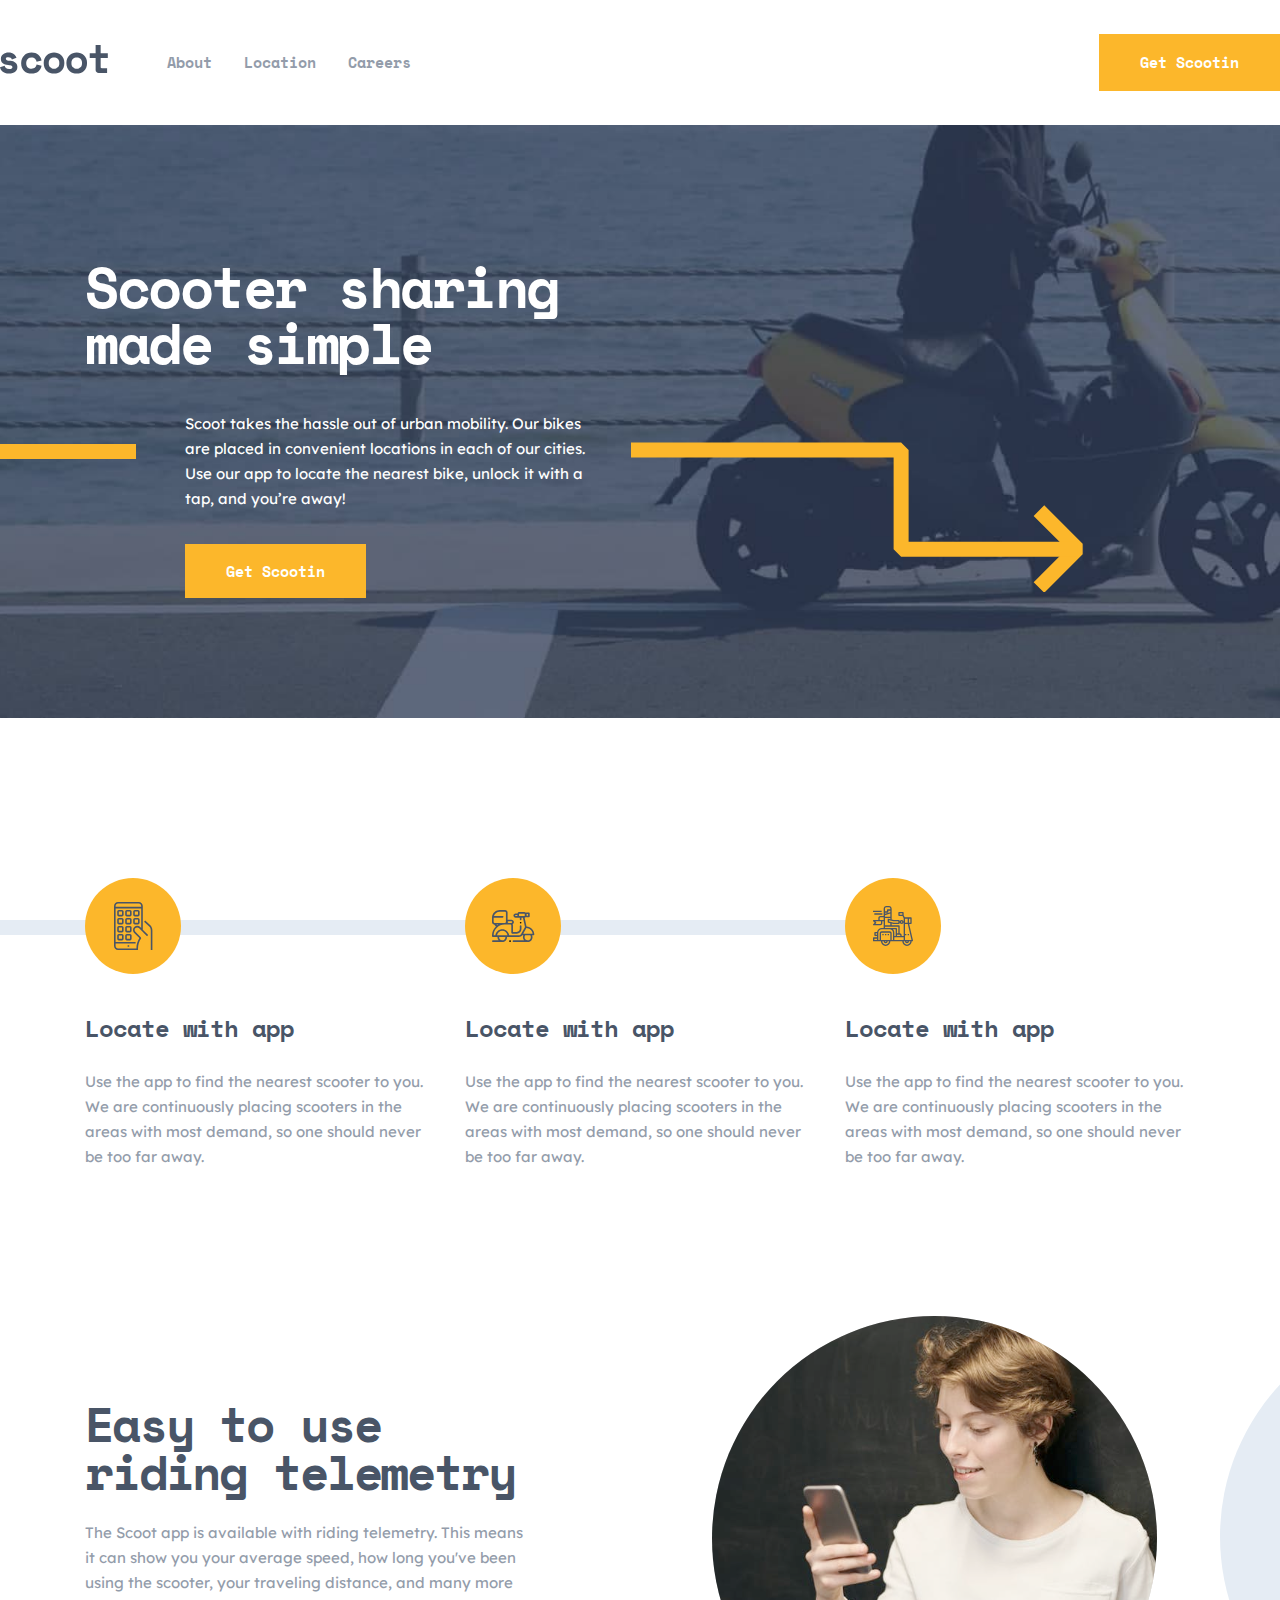
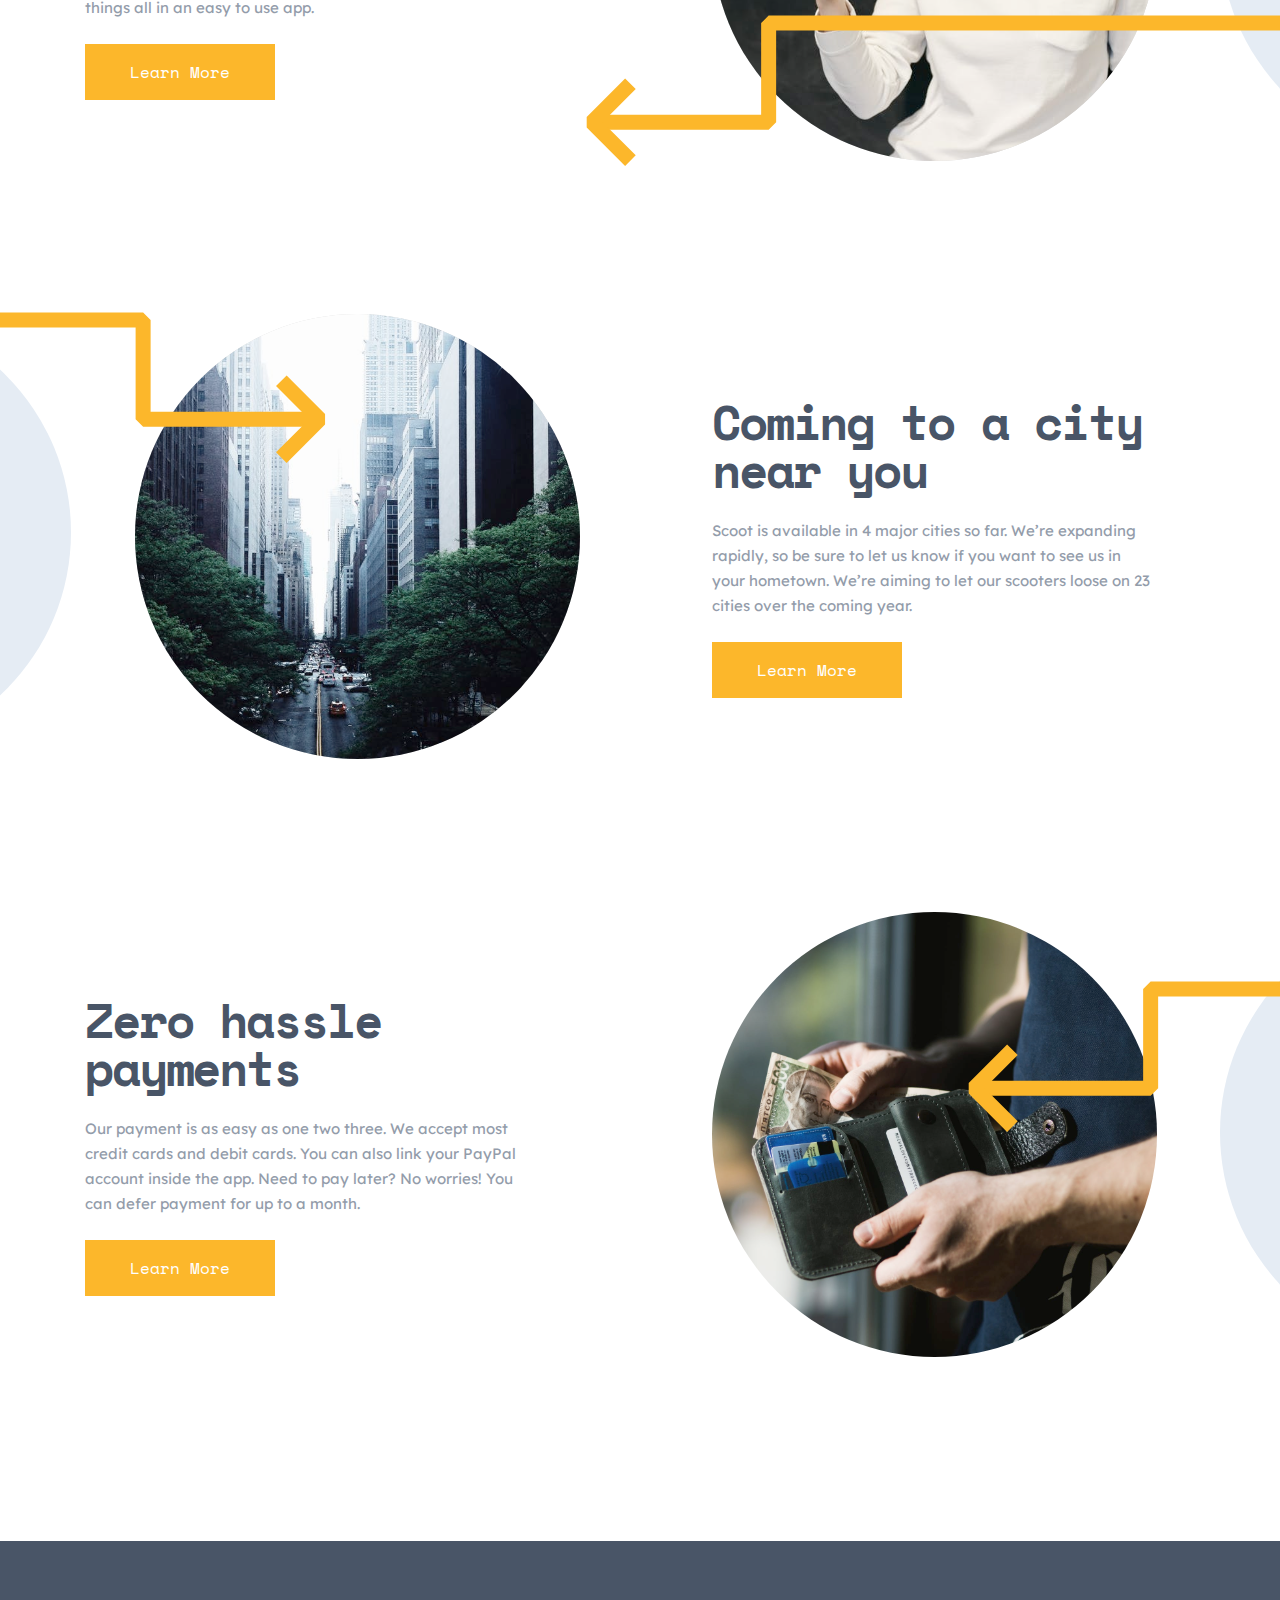
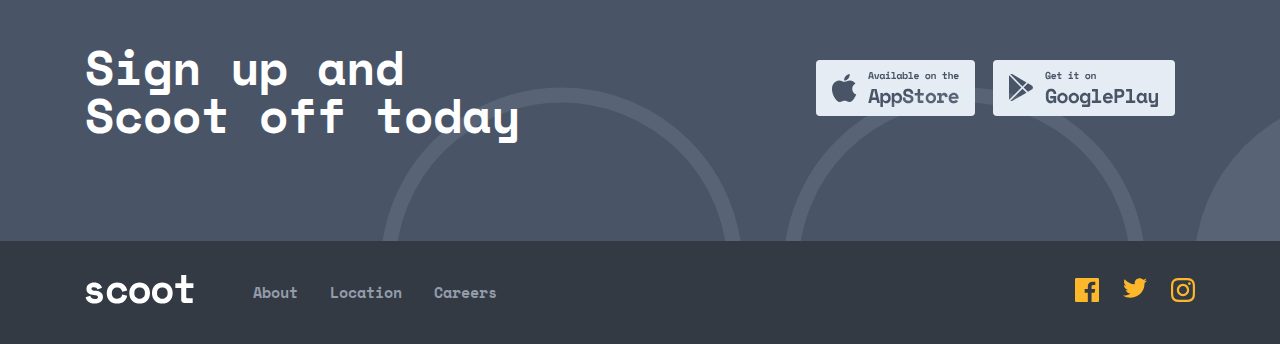
==== commit aebcb766: "add target delete" ====
--- a/index.html
+++ b/index.html
@@ -13,7 +13,7 @@
 
 <body>
   <header class="header">
-    <div class="container">
+    <div cl
       <div class="site-header">
         <div class="site-header__left">
           <a href="#">
@@ -21,9 +21,9 @@
           </a>
 
           <ul class="nav__icon">
-            <li class="nav__item"><a class="nav__link about" target="_blank" href="./about.html">About</a></li>
-            <li class="nav__item"><a class="nav__link" target="_blank" href="./location.html">Location</a></li>
-            <li class="nav__item"><a class="nav__link careers" target="_blank" href="./careers.html">Careers</a></li>
+            <li class="nav__item"><a class="nav__link about" href="./about.html">About</a></li>
+            <li class="nav__item"><a class="nav__link" href="./location.html">Location</a></li>
+            <li class="nav__item"><a class="nav__link careers" href="./careers.html">Careers</a></li>
           </ul>
         </div>
 
@@ -171,9 +171,9 @@
           </a>
 
           <ul class="nav__icon">
-            <li class="nav__item"><a class="nav__link about" target="_blank" href="./about.html">About</a></li>
-            <li class="nav__item"><a class="nav__link" target="_blank" href="#">Location</a></li>
-            <li class="nav__item"><a class="nav__link careers" target="_blank" href="#">Careers</a></li>
+            <li class="nav__item"><a class="nav__link about" href="./about.html">About</a></li>
+            <li class="nav__item"><a class="nav__link" href="#">Location</a></li>
+            <li class="nav__item"><a class="nav__link careers" href="#">Careers</a></li>
           </ul>
         </div>
 
